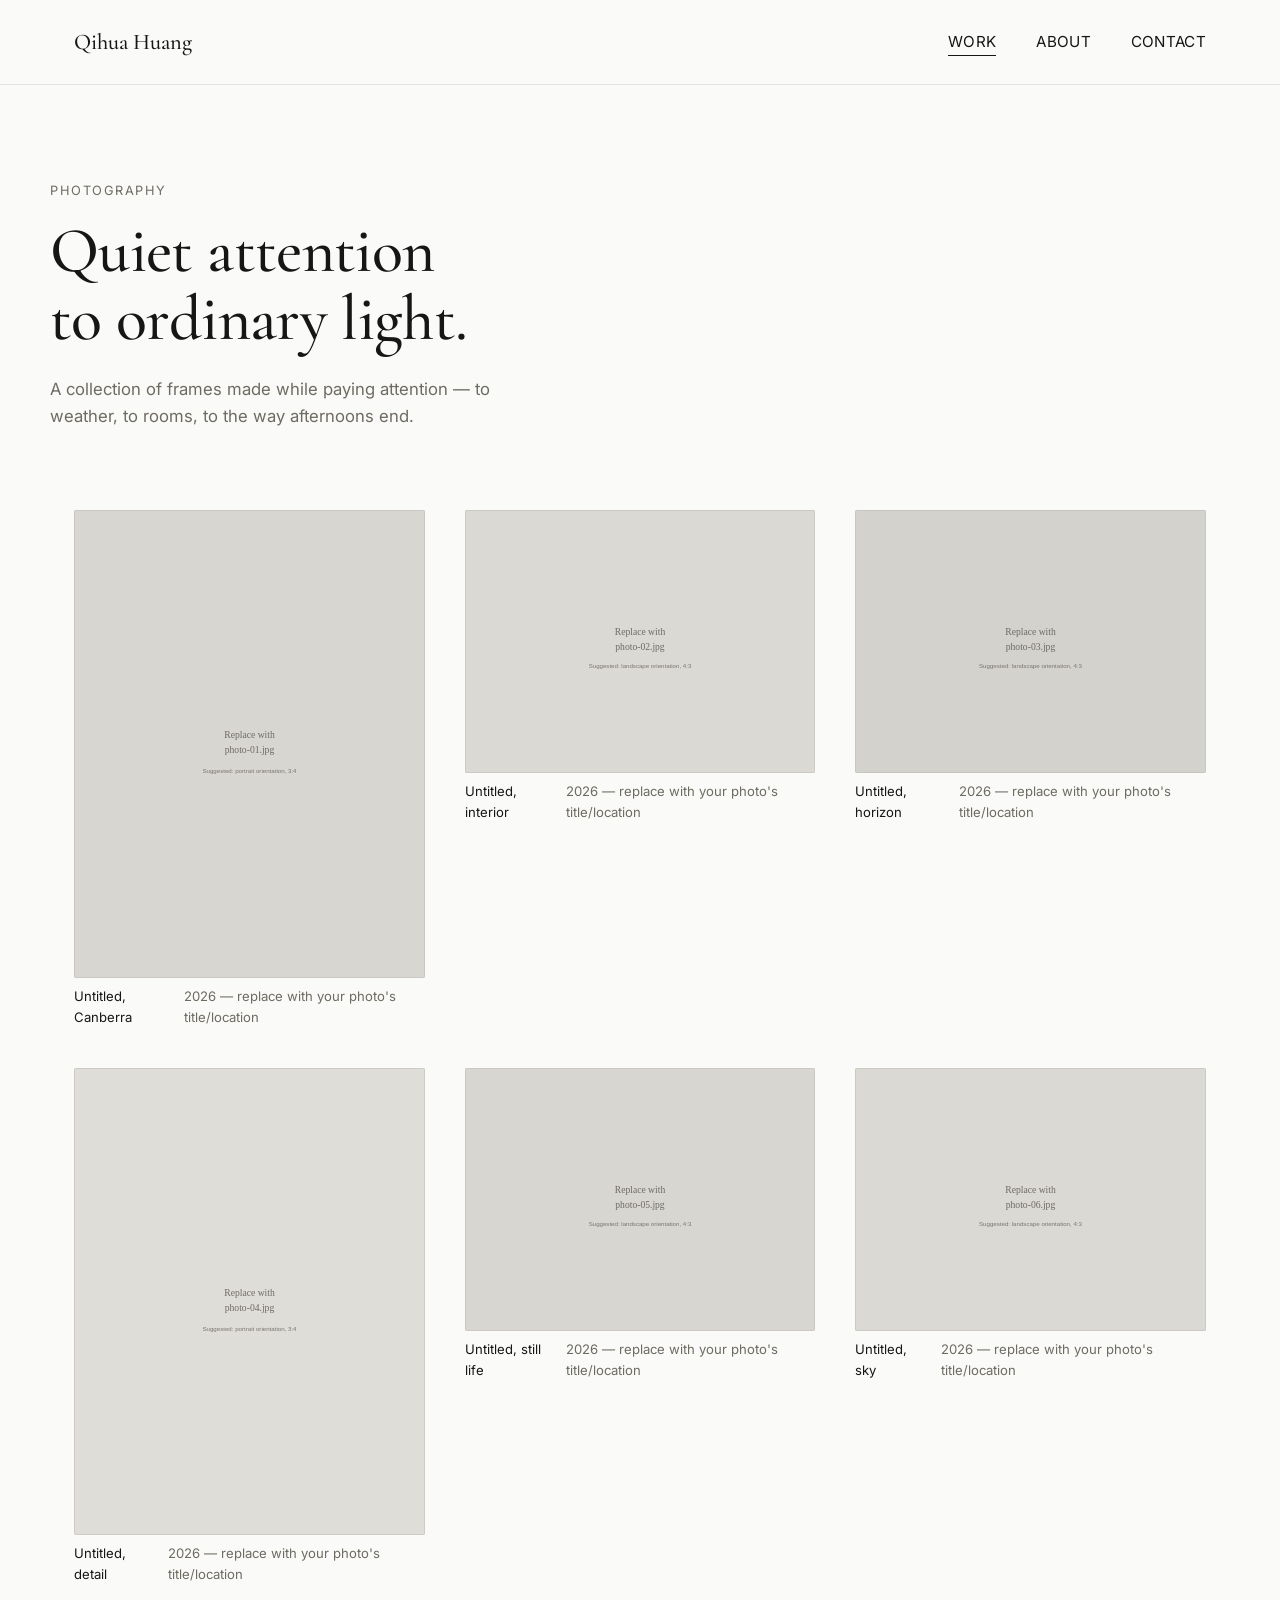
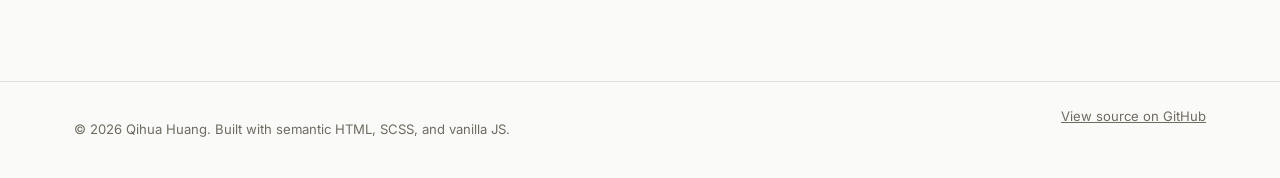
==== index.html @ abb8dbaa "Initial commit" ====
<!DOCTYPE html>
<html lang="en">
<head>
  <meta charset="UTF-8">
  <meta name="viewport" content="width=device-width, initial-scale=1.0">
  <title>Qihua Huang — Photography</title>
  <meta name="description" content="A personal photography portfolio by Qihua Huang, focused on quiet, considered images of everyday light and space.">
  <link rel="icon" href="images/favicon.svg" type="image/svg+xml">
  <link rel="preconnect" href="https://fonts.googleapis.com">
  <link rel="preconnect" href="https://fonts.gstatic.com" crossorigin>
  <link href="https://fonts.googleapis.com/css2?family=Cormorant+Garamond:ital,wght@0,400;0,500;0,600;1,400&family=Inter:wght@400;500;600&display=swap" rel="stylesheet">
  <link rel="stylesheet" href="css/style.css">
</head>
<body>

  <a class="skip-link" href="#main">Skip to main content</a>

  <header class="site-header">
    <div class="wrap header-inner">
      <a class="wordmark" href="index.html">Qihua Huang</a>
      <nav class="main-nav" aria-label="Primary navigation">
        <ul>
          <li><a href="index.html" aria-current="page">Work</a></li>
          <li><a href="about.html">About</a></li>
          <li><a href="contact.html">Contact</a></li>
        </ul>
      </nav>
    </div>
  </header>

  <main id="main">

    <section class="hero wrap" aria-label="Introduction">
      <p class="hero-eyebrow">Photography</p>
      <h1 class="hero-title">Quiet attention<br>to ordinary light.</h1>
      <p class="hero-sub">A collection of frames made while paying attention — to weather, to rooms, to the way afternoons end.</p>
    </section>

    <section class="gallery wrap" aria-label="Photo gallery">
      <ul class="gallery-grid">

        <li class="gallery-item gallery-item--tall">
          <figure>
            <button class="gallery-trigger" type="button" data-index="0" aria-haspopup="dialog">
              <img src="images/placeholder-01.svg" alt="Placeholder: replace with a tall portrait-orientation photo, e.g. a quiet street scene or a single figure in open space." loading="lazy" width="800" height="1067">
            </button>
            <figcaption>
              <span class="cap-title">Untitled, Canberra</span>
              <span class="cap-meta">2026 — replace with your photo's title/location</span>
            </figcaption>
          </figure>
        </li>

        <li class="gallery-item">
          <figure>
            <button class="gallery-trigger" type="button" data-index="1" aria-haspopup="dialog">
              <img src="images/placeholder-02.svg" alt="Placeholder: replace with a landscape-orientation photo, e.g. an interior with natural light." loading="lazy" width="800" height="600">
            </button>
            <figcaption>
              <span class="cap-title">Untitled, interior</span>
              <span class="cap-meta">2026 — replace with your photo's title/location</span>
            </figcaption>
          </figure>
        </li>

        <li class="gallery-item">
          <figure>
            <button class="gallery-trigger" type="button" data-index="2" aria-haspopup="dialog">
              <img src="images/placeholder-03.svg" alt="Placeholder: replace with a landscape-orientation photo, e.g. a horizon or open water." loading="lazy" width="800" height="600">
            </button>
            <figcaption>
              <span class="cap-title">Untitled, horizon</span>
              <span class="cap-meta">2026 — replace with your photo's title/location</span>
            </figcaption>
          </figure>
        </li>

        <li class="gallery-item gallery-item--tall">
          <figure>
            <button class="gallery-trigger" type="button" data-index="3" aria-haspopup="dialog">
              <img src="images/placeholder-04.svg" alt="Placeholder: replace with a tall portrait-orientation photo, e.g. architectural detail or a tree against sky." loading="lazy" width="800" height="1067">
            </button>
            <figcaption>
              <span class="cap-title">Untitled, detail</span>
              <span class="cap-meta">2026 — replace with your photo's title/location</span>
            </figcaption>
          </figure>
        </li>

        <li class="gallery-item">
          <figure>
            <button class="gallery-trigger" type="button" data-index="4" aria-haspopup="dialog">
              <img src="images/placeholder-05.svg" alt="Placeholder: replace with a landscape-orientation photo, e.g. a still life or quiet corner." loading="lazy" width="800" height="600">
            </button>
            <figcaption>
              <span class="cap-title">Untitled, still life</span>
              <span class="cap-meta">2026 — replace with your photo's title/location</span>
            </figcaption>
          </figure>
        </li>

        <li class="gallery-item">
          <figure>
            <button class="gallery-trigger" type="button" data-index="5" aria-haspopup="dialog">
              <img src="images/placeholder-06.svg" alt="Placeholder: replace with a landscape-orientation photo, e.g. a wide shot of open sky." loading="lazy" width="800" height="600">
            </button>
            <figcaption>
              <span class="cap-title">Untitled, sky</span>
              <span class="cap-meta">2026 — replace with your photo's title/location</span>
            </figcaption>
          </figure>
        </li>

      </ul>
    </section>

  </main>

  <!-- Lightbox dialog: keyboard accessible, focus-trapped, ESC to close -->
  <div class="lightbox" id="lightbox" role="dialog" aria-modal="true" aria-label="Photo viewer" hidden>
    <button class="lightbox-close" type="button" id="lightbox-close" aria-label="Close photo viewer">
      <svg viewBox="0 0 24 24" width="24" height="24" aria-hidden="true" focusable="false">
        <path d="M5 5L19 19M19 5L5 19" stroke="currentColor" stroke-width="1.5" fill="none" stroke-linecap="round"/>
      </svg>
    </button>
    <button class="lightbox-nav lightbox-prev" type="button" id="lightbox-prev" aria-label="Previous photo">
      <svg viewBox="0 0 24 24" width="28" height="28" aria-hidden="true" focusable="false">
        <path d="M15 5L7 12L15 19" stroke="currentColor" stroke-width="1.5" fill="none" stroke-linecap="round" stroke-linejoin="round"/>
      </svg>
    </button>
    <button class="lightbox-nav lightbox-next" type="button" id="lightbox-next" aria-label="Next photo">
      <svg viewBox="0 0 24 24" width="28" height="28" aria-hidden="true" focusable="false">
        <path d="M9 5L17 12L9 19" stroke="currentColor" stroke-width="1.5" fill="none" stroke-linecap="round" stroke-linejoin="round"/>
      </svg>
    </button>
    <figure class="lightbox-figure">
      <img id="lightbox-img" src="" alt="">
      <figcaption id="lightbox-caption"></figcaption>
    </figure>
  </div>

  <footer class="site-footer">
    <div class="wrap footer-inner">
      <p>&copy; 2026 Qihua Huang. Built with semantic HTML, SCSS, and vanilla JS.</p>
      <a href="https://github.com/YOUR-USERNAME/YOUR-REPO" class="footer-link">View source on GitHub</a>
    </div>
  </footer>

  <script src="js/main.js"></script>
</body>
</html>
---- css/style.css ----
* {
  box-sizing: border-box;
}

html {
  -webkit-text-size-adjust: 100%;
}

body {
  margin: 0;
  font-family: "Inter", -apple-system, BlinkMacSystemFont, "Segoe UI", sans-serif;
  color: #161616;
  background: #fafaf8;
  line-height: 1.6;
  font-size: 16px;
}

img {
  max-width: 100%;
  display: block;
}

a {
  color: #161616;
  text-decoration: none;
}

ul {
  margin: 0;
  padding: 0;
  list-style: none;
}

h1, h2, h3 {
  font-family: "Cormorant Garamond", Georgia, serif;
  font-weight: 500;
  margin: 0 0 1rem 0;
  letter-spacing: -0.01em;
}

@media (prefers-reduced-motion: reduce) {
  * {
    animation-duration: 0.001ms !important;
    animation-iteration-count: 1 !important;
    transition-duration: 0.001ms !important;
  }
}
a:focus-visible,
button:focus-visible,
input:focus-visible,
textarea:focus-visible {
  outline: 3px solid #1d4ed8;
  outline-offset: 3px;
  border-radius: 2px;
}

.skip-link {
  position: absolute;
  left: -9999px;
  top: 0;
  background: #161616;
  color: #fafaf8;
  padding: 1rem 1.5rem;
  z-index: 100;
  font-size: 0.9rem;
}
.skip-link:focus {
  left: 1rem;
  top: 1rem;
}

.wrap {
  max-width: 1180px;
  margin: 0 auto;
  padding: 0 1.5rem;
}

.site-header {
  border-bottom: 1px solid #e4e2dd;
  padding: 1.5rem 0;
}

.header-inner {
  display: flex;
  align-items: center;
  justify-content: space-between;
  flex-wrap: wrap;
  gap: 1rem;
}

.wordmark {
  font-family: "Cormorant Garamond", Georgia, serif;
  font-size: 1.4rem;
  font-weight: 500;
}

.main-nav ul {
  display: flex;
  gap: 2.5rem;
}

.main-nav a {
  font-size: 0.95rem;
  letter-spacing: 0.02em;
  text-transform: uppercase;
  position: relative;
  padding-bottom: 4px;
}
.main-nav a[aria-current=page] {
  border-bottom: 1px solid #161616;
}
.main-nav a:hover {
  color: #6e6b62;
}

.hero {
  padding: 6rem 0 4rem;
}

.hero-eyebrow {
  text-transform: uppercase;
  letter-spacing: 0.12em;
  font-size: 0.8rem;
  color: #6e6b62;
  margin: 0 0 1rem 0;
}

.hero-title {
  font-size: clamp(2.2rem, 6vw, 4rem);
  line-height: 1.05;
  max-width: 16ch;
}

.hero-sub {
  margin-top: 1.5rem;
  max-width: 42ch;
  color: #6e6b62;
  font-size: 1.05rem;
}

.gallery {
  padding-bottom: 6rem;
}

.gallery-grid {
  display: grid;
  grid-template-columns: repeat(2, 1fr);
  gap: 1.5rem;
  align-items: start;
}
@media (min-width: 720px) {
  .gallery-grid {
    grid-template-columns: repeat(3, 1fr);
    gap: 2.5rem;
  }
}

.gallery-item figure {
  margin: 0;
}

.gallery-trigger {
  display: block;
  width: 100%;
  padding: 0;
  border: none;
  background: none;
  cursor: pointer;
  overflow: hidden;
  border-radius: 2px;
}
.gallery-trigger img {
  width: 100%;
  height: auto;
  object-fit: cover;
  aspect-ratio: 4/3;
  transition: transform 200ms ease;
}

.gallery-item--tall .gallery-trigger img {
  aspect-ratio: 3/4;
}

.gallery-trigger:hover img {
  transform: scale(1.02);
}

figcaption {
  margin-top: 0.5rem;
  display: flex;
  justify-content: space-between;
  gap: 1rem;
  font-size: 0.82rem;
  color: #6e6b62;
}

.cap-title {
  color: #161616;
}

.lightbox {
  position: fixed;
  inset: 0;
  background: rgba(10, 10, 10, 0.94);
  display: flex;
  align-items: center;
  justify-content: center;
  z-index: 200;
  padding: 1.5rem;
}
.lightbox[hidden] {
  display: none;
}

.lightbox-figure {
  max-width: 90vw;
  max-height: 86vh;
  margin: 0;
  text-align: center;
}
.lightbox-figure img {
  max-width: 90vw;
  max-height: 76vh;
  margin: 0 auto;
  border-radius: 2px;
}
.lightbox-figure figcaption {
  color: #e4e2dd;
  justify-content: center;
  margin-top: 1rem;
}

.lightbox-close,
.lightbox-nav {
  position: absolute;
  background: transparent;
  border: none;
  color: #fafaf8;
  cursor: pointer;
  padding: 1rem;
  border-radius: 50%;
  display: flex;
}
.lightbox-close:hover,
.lightbox-nav:hover {
  color: #e4e2dd;
}

.lightbox-close {
  top: 1rem;
  right: 1rem;
}

.lightbox-prev {
  left: 1rem;
  top: 50%;
  transform: translateY(-50%);
}

.lightbox-next {
  right: 1rem;
  top: 50%;
  transform: translateY(-50%);
}

.prose-page {
  padding: 4rem 0 6rem;
  max-width: 640px;
}
.prose-page h1 {
  font-size: clamp(1.8rem, 4vw, 2.6rem);
}
.prose-page h2 {
  font-size: 1.3rem;
  margin-top: 2.5rem;
}
.prose-page .lede {
  font-size: 1.05rem;
  color: #6e6b62;
}
.prose-page p {
  margin: 0 0 1.5rem 0;
}

.contact-list {
  margin: 1.5rem 0 2.5rem 0;
}
.contact-list li {
  display: flex;
  gap: 1rem;
  padding: 1rem 0;
  border-bottom: 1px solid #e4e2dd;
}

.contact-label {
  color: #6e6b62;
  min-width: 90px;
  font-size: 0.9rem;
  text-transform: uppercase;
  letter-spacing: 0.04em;
}

.contact-form {
  margin-top: 2.5rem;
}

.form-row {
  margin-bottom: 1.5rem;
  display: flex;
  flex-direction: column;
  gap: 6px;
}
.form-row label {
  font-size: 0.85rem;
  text-transform: uppercase;
  letter-spacing: 0.04em;
  color: #6e6b62;
}
.form-row input, .form-row textarea {
  font-family: "Inter", -apple-system, BlinkMacSystemFont, "Segoe UI", sans-serif;
  font-size: 1rem;
  padding: 1rem;
  border: 1px solid #e4e2dd;
  border-radius: 2px;
  background: #fafaf8;
  color: #161616;
}
.form-row input:focus-visible, .form-row textarea:focus-visible {
  border-color: #1d4ed8;
}

.btn-primary {
  font-family: "Inter", -apple-system, BlinkMacSystemFont, "Segoe UI", sans-serif;
  font-size: 0.95rem;
  text-transform: uppercase;
  letter-spacing: 0.05em;
  padding: 1rem 2.5rem;
  background: #161616;
  color: #fafaf8;
  border: 1px solid #161616;
  border-radius: 2px;
  cursor: pointer;
  transition: opacity 200ms ease;
}
.btn-primary:hover {
  opacity: 0.85;
}

.form-note {
  margin-top: 1rem;
  font-size: 0.82rem;
  color: #6e6b62;
}

.site-footer {
  border-top: 1px solid #e4e2dd;
  padding: 1.5rem 0;
}

.footer-inner {
  display: flex;
  justify-content: space-between;
  flex-wrap: wrap;
  gap: 1rem;
  font-size: 0.82rem;
  color: #6e6b62;
}

.footer-link {
  color: #6e6b62;
  text-decoration: underline;
}
.footer-link:hover {
  color: #161616;
}
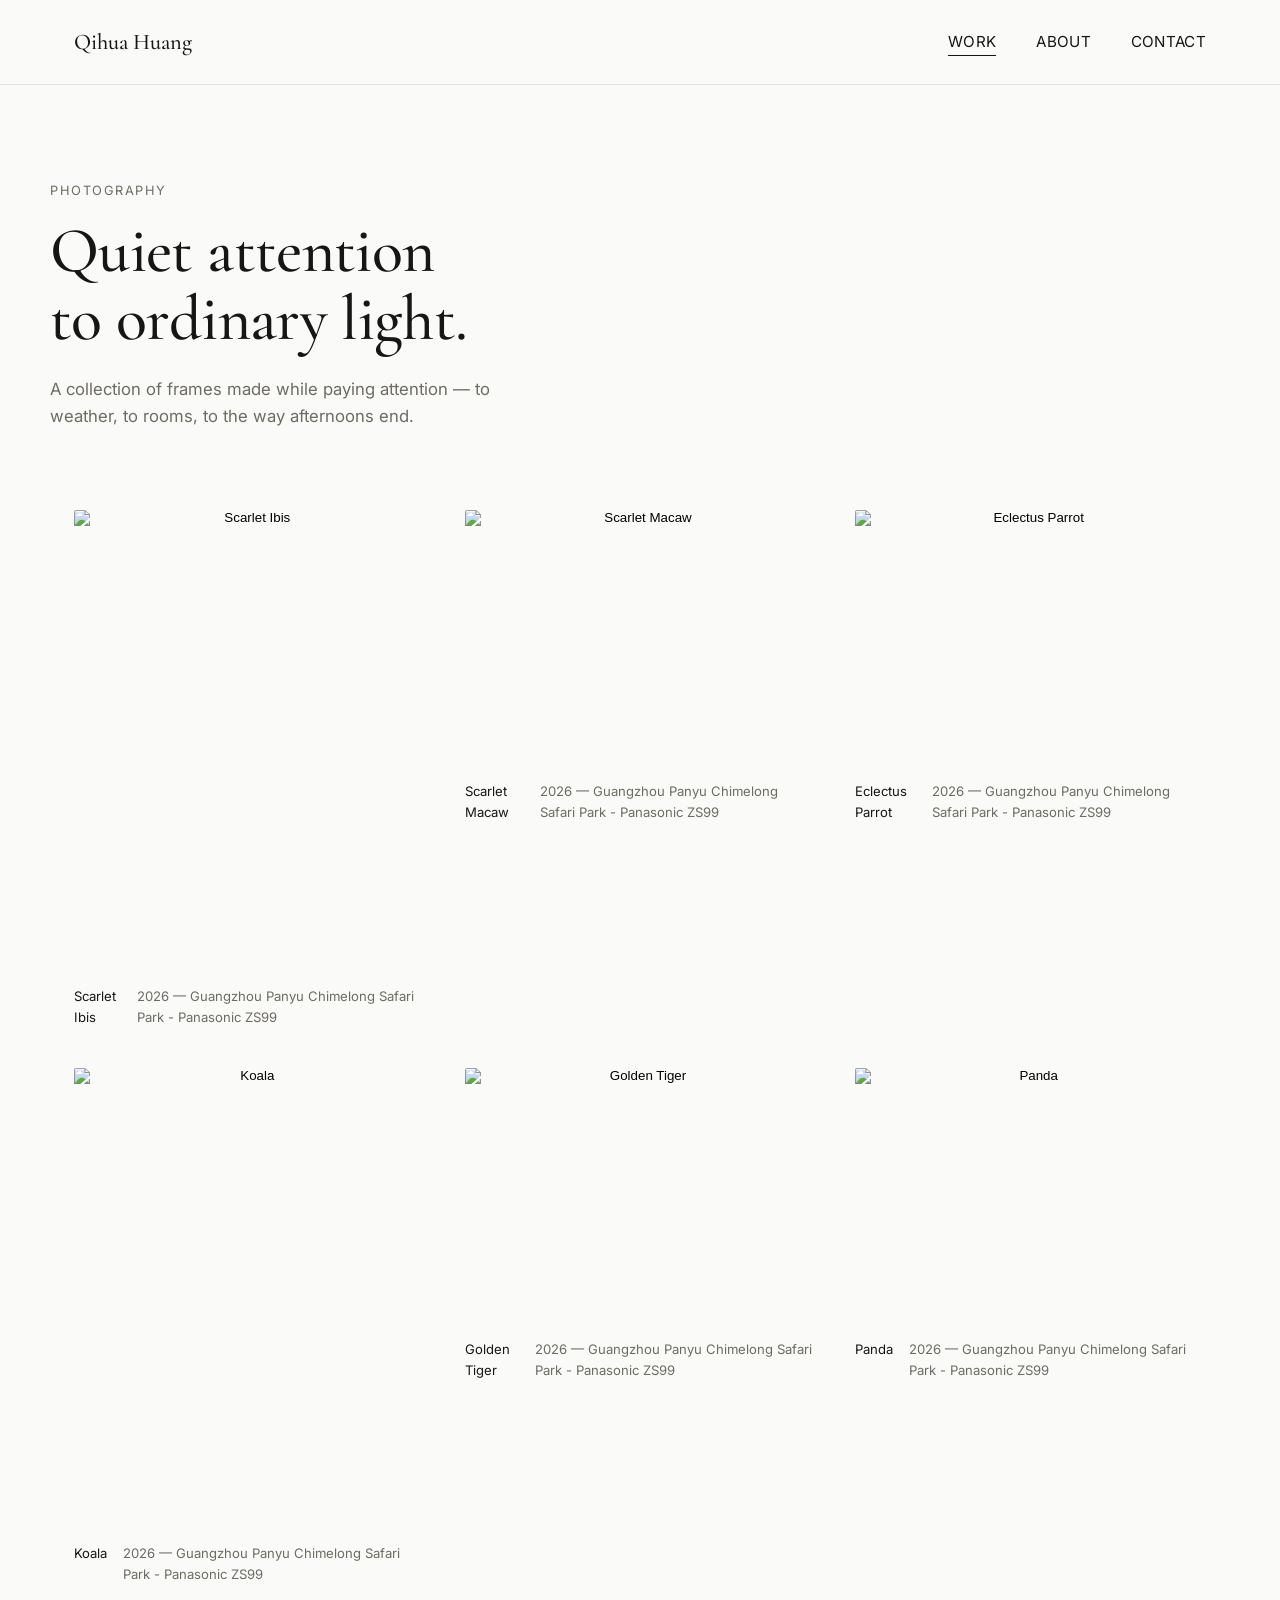
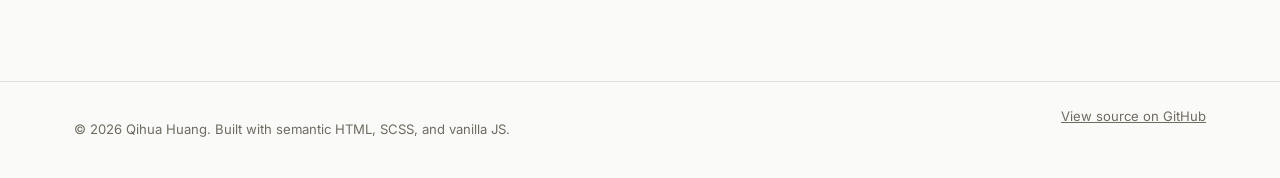
==== commit b85af336: "Add photos and update about page content" ====
--- a/index.html
+++ b/index.html
@@ -42,11 +42,11 @@
         <li class="gallery-item gallery-item--tall">
           <figure>
             <button class="gallery-trigger" type="button" data-index="0" aria-haspopup="dialog">
-              <img src="images/placeholder-01.svg" alt="Placeholder: replace with a tall portrait-orientation photo, e.g. a quiet street scene or a single figure in open space." loading="lazy" width="800" height="1067">
+              <img src="images/photo-01.jpg" alt="Scarlet Ibis" loading="lazy" width="800" height="1067">
             </button>
             <figcaption>
-              <span class="cap-title">Untitled, Canberra</span>
-              <span class="cap-meta">2026 — replace with your photo's title/location</span>
+              <span class="cap-title">Scarlet Ibis</span>
+              <span class="cap-meta">2026 — Guangzhou Panyu Chimelong Safari Park - Panasonic ZS99</span>
             </figcaption>
           </figure>
         </li>
@@ -54,11 +54,11 @@
         <li class="gallery-item">
           <figure>
             <button class="gallery-trigger" type="button" data-index="1" aria-haspopup="dialog">
-              <img src="images/placeholder-02.svg" alt="Placeholder: replace with a landscape-orientation photo, e.g. an interior with natural light." loading="lazy" width="800" height="600">
+              <img src="images/photo-02.jpg" alt="Scarlet Macaw" loading="lazy" width="800" height="600">
             </button>
             <figcaption>
-              <span class="cap-title">Untitled, interior</span>
-              <span class="cap-meta">2026 — replace with your photo's title/location</span>
+              <span class="cap-title">Scarlet Macaw</span>
+              <span class="cap-meta">2026 — Guangzhou Panyu Chimelong Safari Park - Panasonic ZS99</span>
             </figcaption>
           </figure>
         </li>
@@ -66,11 +66,11 @@
         <li class="gallery-item">
           <figure>
             <button class="gallery-trigger" type="button" data-index="2" aria-haspopup="dialog">
-              <img src="images/placeholder-03.svg" alt="Placeholder: replace with a landscape-orientation photo, e.g. a horizon or open water." loading="lazy" width="800" height="600">
+              <img src="images/photo-03.jpg" alt="Eclectus Parrot" loading="lazy" width="800" height="600">
             </button>
             <figcaption>
-              <span class="cap-title">Untitled, horizon</span>
-              <span class="cap-meta">2026 — replace with your photo's title/location</span>
+              <span class="cap-title">Eclectus Parrot</span>
+              <span class="cap-meta">2026 — Guangzhou Panyu Chimelong Safari Park - Panasonic ZS99</span>
             </figcaption>
           </figure>
         </li>
@@ -78,11 +78,11 @@
         <li class="gallery-item gallery-item--tall">
           <figure>
             <button class="gallery-trigger" type="button" data-index="3" aria-haspopup="dialog">
-              <img src="images/placeholder-04.svg" alt="Placeholder: replace with a tall portrait-orientation photo, e.g. architectural detail or a tree against sky." loading="lazy" width="800" height="1067">
+              <img src="images/photo-04.jpg" alt="Koala" loading="lazy" width="800" height="1067">
             </button>
             <figcaption>
-              <span class="cap-title">Untitled, detail</span>
-              <span class="cap-meta">2026 — replace with your photo's title/location</span>
+              <span class="cap-title">Koala</span>
+              <span class="cap-meta">2026 — Guangzhou Panyu Chimelong Safari Park - Panasonic ZS99</span>
             </figcaption>
           </figure>
         </li>
@@ -90,11 +90,11 @@
         <li class="gallery-item">
           <figure>
             <button class="gallery-trigger" type="button" data-index="4" aria-haspopup="dialog">
-              <img src="images/placeholder-05.svg" alt="Placeholder: replace with a landscape-orientation photo, e.g. a still life or quiet corner." loading="lazy" width="800" height="600">
+              <img src="images/photo-05.jpg" alt="Golden Tiger" loading="lazy" width="800" height="600">
             </button>
             <figcaption>
-              <span class="cap-title">Untitled, still life</span>
-              <span class="cap-meta">2026 — replace with your photo's title/location</span>
+              <span class="cap-title">Golden Tiger</span>
+              <span class="cap-meta">2026 — Guangzhou Panyu Chimelong Safari Park - Panasonic ZS99</span>
             </figcaption>
           </figure>
         </li>
@@ -102,11 +102,11 @@
         <li class="gallery-item">
           <figure>
             <button class="gallery-trigger" type="button" data-index="5" aria-haspopup="dialog">
-              <img src="images/placeholder-06.svg" alt="Placeholder: replace with a landscape-orientation photo, e.g. a wide shot of open sky." loading="lazy" width="800" height="600">
+              <img src="images/photo-06.jpg" alt="Panda" loading="lazy" width="800" height="600">
             </button>
             <figcaption>
-              <span class="cap-title">Untitled, sky</span>
-              <span class="cap-meta">2026 — replace with your photo's title/location</span>
+              <span class="cap-title">Panda</span>
+              <span class="cap-meta">2026 — Guangzhou Panyu Chimelong Safari Park - Panasonic ZS99</span>
             </figcaption>
           </figure>
         </li>
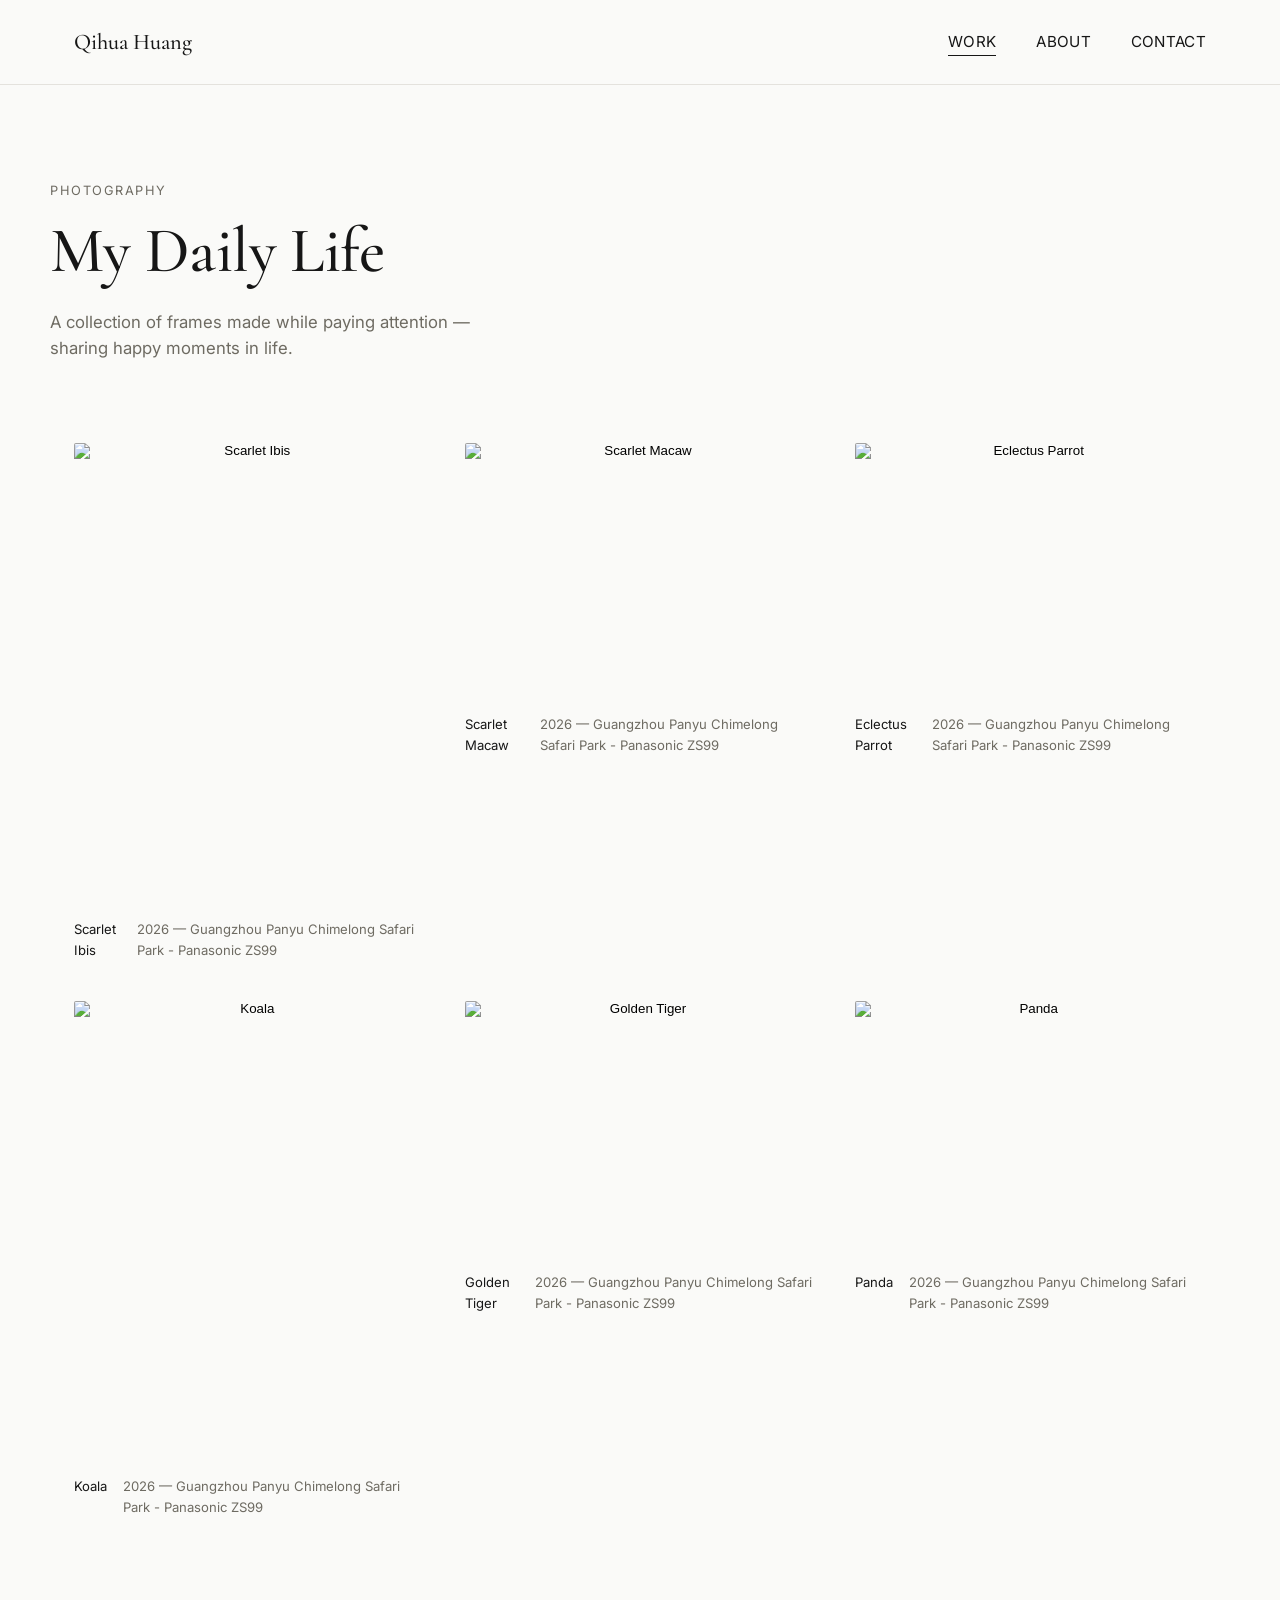
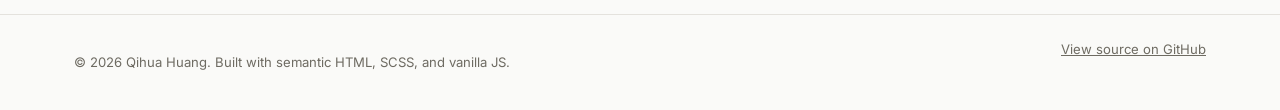
==== commit a1f13d12: "Update title" ====
--- a/index.html
+++ b/index.html
@@ -32,8 +32,8 @@
 
     <section class="hero wrap" aria-label="Introduction">
       <p class="hero-eyebrow">Photography</p>
-      <h1 class="hero-title">Quiet attention<br>to ordinary light.</h1>
-      <p class="hero-sub">A collection of frames made while paying attention — to weather, to rooms, to the way afternoons end.</p>
+      <h1 class="hero-title">My Daily Life</h1>
+      <p class="hero-sub">A collection of frames made while paying attention — sharing happy moments in life.</p>
     </section>
 
     <section class="gallery wrap" aria-label="Photo gallery">
@@ -42,7 +42,7 @@
         <li class="gallery-item gallery-item--tall">
           <figure>
             <button class="gallery-trigger" type="button" data-index="0" aria-haspopup="dialog">
-              <img src="images/photo-01.jpg" alt="Scarlet Ibis" loading="lazy" width="800" height="1067">
+              <img src="images/photo-01.JPG" alt="Scarlet Ibis" loading="lazy" width="800" height="1067">
             </button>
             <figcaption>
               <span class="cap-title">Scarlet Ibis</span>
@@ -54,7 +54,7 @@
         <li class="gallery-item">
           <figure>
             <button class="gallery-trigger" type="button" data-index="1" aria-haspopup="dialog">
-              <img src="images/photo-02.jpg" alt="Scarlet Macaw" loading="lazy" width="800" height="600">
+              <img src="images/photo-02.JPG" alt="Scarlet Macaw" loading="lazy" width="800" height="600">
             </button>
             <figcaption>
               <span class="cap-title">Scarlet Macaw</span>
@@ -66,7 +66,7 @@
         <li class="gallery-item">
           <figure>
             <button class="gallery-trigger" type="button" data-index="2" aria-haspopup="dialog">
-              <img src="images/photo-03.jpg" alt="Eclectus Parrot" loading="lazy" width="800" height="600">
+              <img src="images/photo-03.JPG" alt="Eclectus Parrot" loading="lazy" width="800" height="600">
             </button>
             <figcaption>
               <span class="cap-title">Eclectus Parrot</span>
@@ -78,7 +78,7 @@
         <li class="gallery-item gallery-item--tall">
           <figure>
             <button class="gallery-trigger" type="button" data-index="3" aria-haspopup="dialog">
-              <img src="images/photo-04.jpg" alt="Koala" loading="lazy" width="800" height="1067">
+              <img src="images/photo-04.JPG" alt="Koala" loading="lazy" width="800" height="1067">
             </button>
             <figcaption>
               <span class="cap-title">Koala</span>
@@ -90,7 +90,7 @@
         <li class="gallery-item">
           <figure>
             <button class="gallery-trigger" type="button" data-index="4" aria-haspopup="dialog">
-              <img src="images/photo-05.jpg" alt="Golden Tiger" loading="lazy" width="800" height="600">
+              <img src="images/photo-05.JPG" alt="Golden Tiger" loading="lazy" width="800" height="600">
             </button>
             <figcaption>
               <span class="cap-title">Golden Tiger</span>
@@ -102,7 +102,7 @@
         <li class="gallery-item">
           <figure>
             <button class="gallery-trigger" type="button" data-index="5" aria-haspopup="dialog">
-              <img src="images/photo-06.jpg" alt="Panda" loading="lazy" width="800" height="600">
+              <img src="images/photo-06.JPG" alt="Panda" loading="lazy" width="800" height="600">
             </button>
             <figcaption>
               <span class="cap-title">Panda</span>
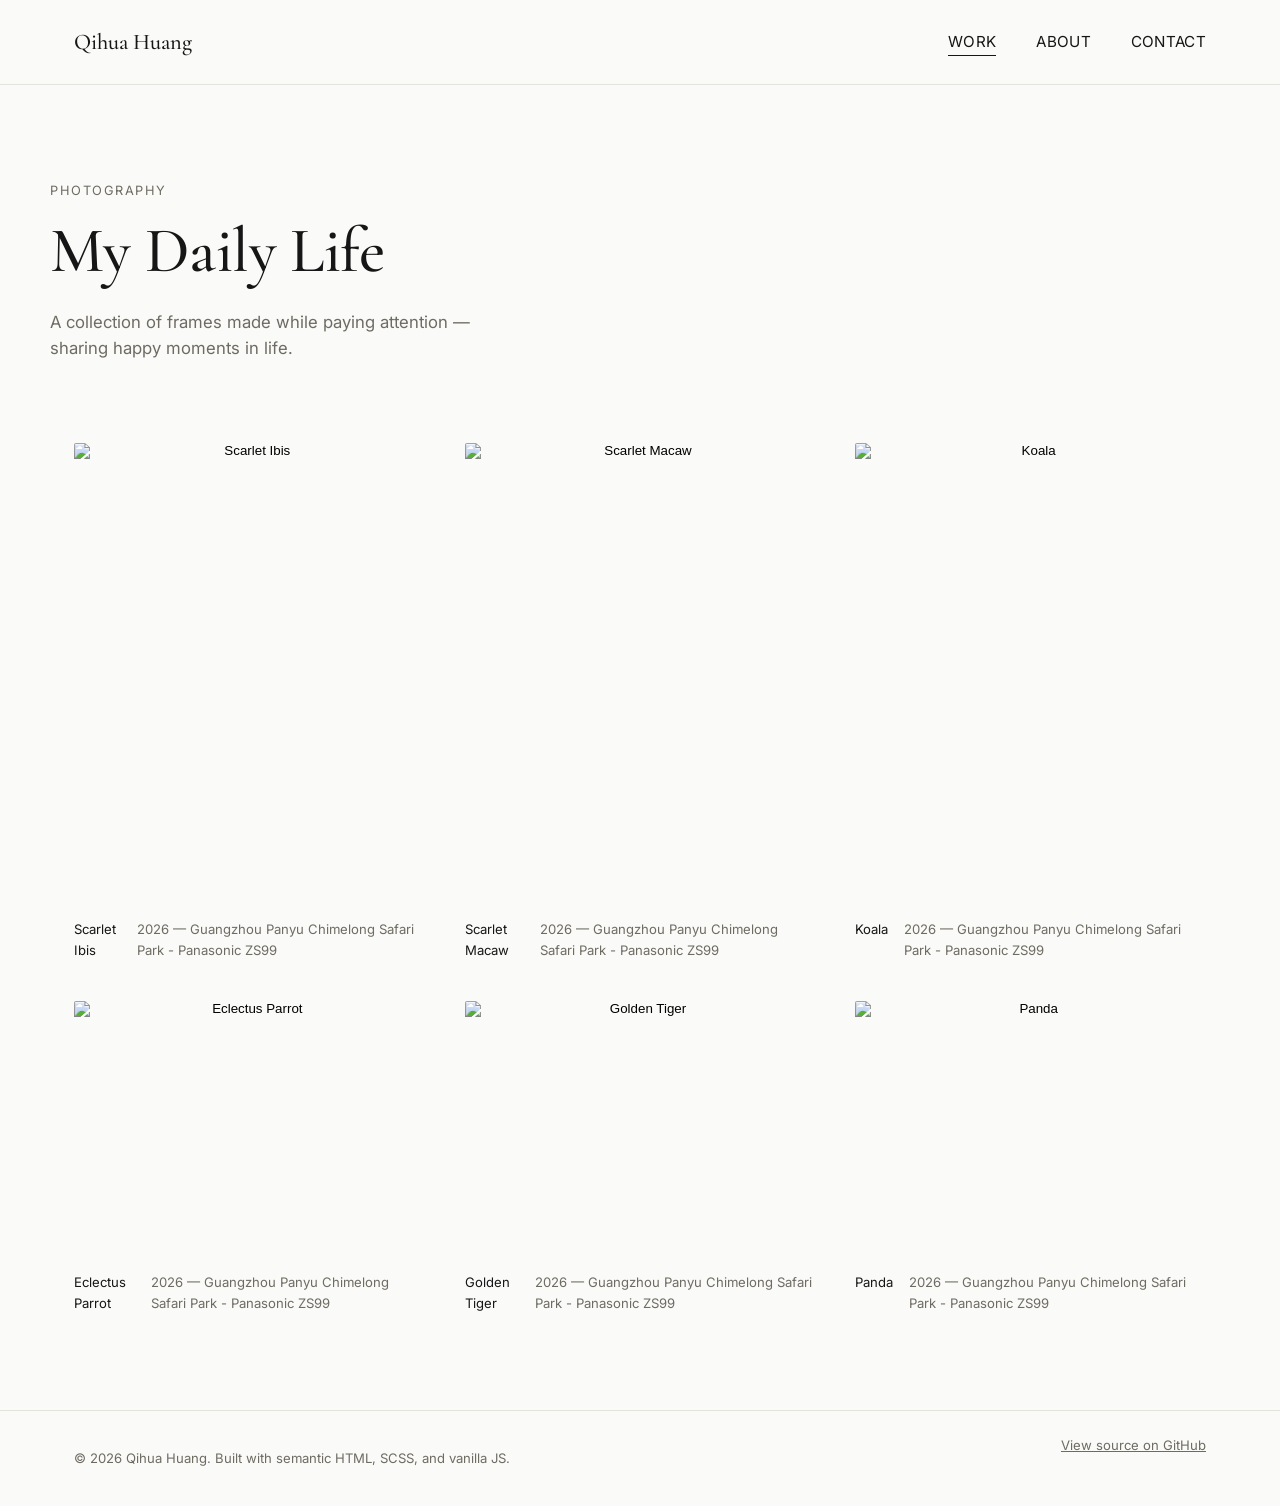
==== commit 82c080ab: "Update layout" ====
--- a/index.html
+++ b/index.html
@@ -51,13 +51,26 @@
           </figure>
         </li>
 
-        <li class="gallery-item">
+        <li class="gallery-item gallery-item--tall">
           <figure>
             <button class="gallery-trigger" type="button" data-index="1" aria-haspopup="dialog">
-              <img src="images/photo-02.JPG" alt="Scarlet Macaw" loading="lazy" width="800" height="600">
+              <img src="images/photo-02.JPG" alt="Scarlet Macaw" loading="lazy" width="800" height="1067">
             </button>
             <figcaption>
               <span class="cap-title">Scarlet Macaw</span>
+              <span class="cap-meta">2026 — Guangzhou Panyu Chimelong Safari Park - Panasonic ZS99</span>
+            </figcaption>
+          </figure>
+        </li>
+
+        
+        <li class="gallery-item gallery-item--tall">
+          <figure>
+            <button class="gallery-trigger" type="button" data-index="3" aria-haspopup="dialog">
+              <img src="images/photo-04.JPG" alt="Koala" loading="lazy" width="800" height="1067">
+            </button>
+            <figcaption>
+              <span class="cap-title">Koala</span>
               <span class="cap-meta">2026 — Guangzhou Panyu Chimelong Safari Park - Panasonic ZS99</span>
             </figcaption>
           </figure>
@@ -70,18 +83,6 @@
             </button>
             <figcaption>
               <span class="cap-title">Eclectus Parrot</span>
-              <span class="cap-meta">2026 — Guangzhou Panyu Chimelong Safari Park - Panasonic ZS99</span>
-            </figcaption>
-          </figure>
-        </li>
-
-        <li class="gallery-item gallery-item--tall">
-          <figure>
-            <button class="gallery-trigger" type="button" data-index="3" aria-haspopup="dialog">
-              <img src="images/photo-04.JPG" alt="Koala" loading="lazy" width="800" height="1067">
-            </button>
-            <figcaption>
-              <span class="cap-title">Koala</span>
               <span class="cap-meta">2026 — Guangzhou Panyu Chimelong Safari Park - Panasonic ZS99</span>
             </figcaption>
           </figure>
